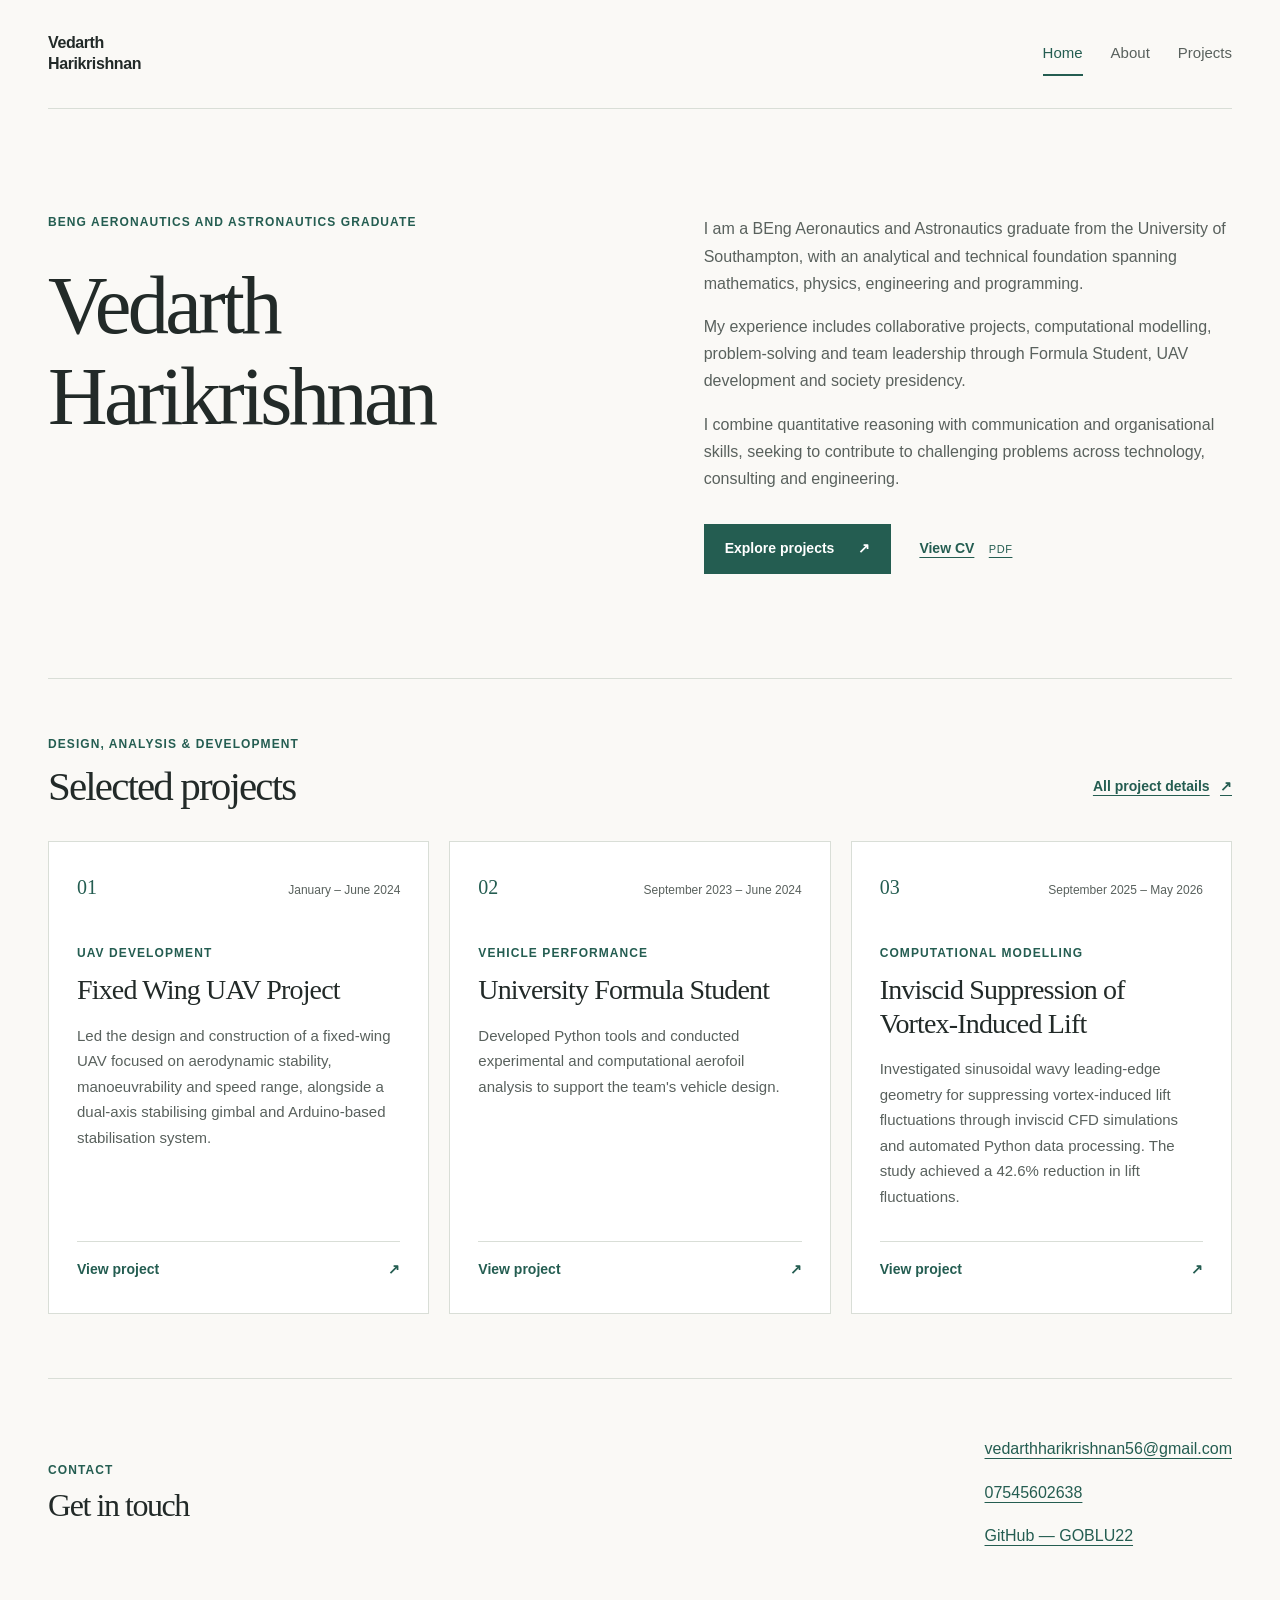
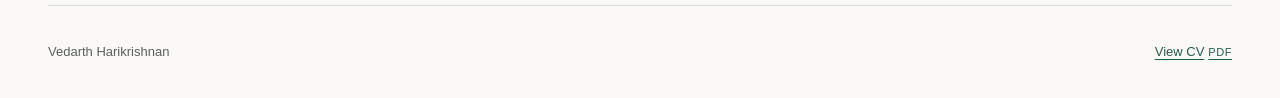
==== portfolio/index.html @ 505d2235 "Initial portfolio website" ====
<!doctype html>
<html lang="en">
<head>
  <meta charset="utf-8">
  <meta name="viewport" content="width=device-width, initial-scale=1">
  <meta name="description" content="Vedarth Harikrishnan, BEng Aeronautics and Astronautics graduate. Explore projects in UAV development, Formula Student and computational modelling.">
  <title>Vedarth Harikrishnan — Portfolio</title>
  <link rel="stylesheet" href="css/style.css">
  <script src="js/main.js" defer></script>
</head>
<body>
  <a class="skip-link" href="#main">Skip to content</a>
  <header class="site-header container">
    <a class="wordmark" href="index.html" aria-label="Vedarth Harikrishnan, home">Vedarth<span>Harikrishnan</span></a>
    <nav class="site-nav" aria-label="Main navigation">
      <a href="index.html" aria-current="page">Home</a>
      <a href="about.html">About</a>
      <a href="projects.html">Projects</a>
    </nav>
  </header>
  <main id="main" class="container" tabindex="-1">
    <section class="hero" aria-labelledby="intro-title">
      <div class="hero-heading">
        <p class="eyebrow">BEng Aeronautics and Astronautics graduate</p>
        <h1 id="intro-title">Vedarth<br> Harikrishnan</h1>
      </div>
      <div class="hero-copy">
        <p>I am a BEng Aeronautics and Astronautics graduate from the University of Southampton, with an analytical and technical foundation spanning mathematics, physics, engineering and programming.</p>
        <p>My experience includes collaborative projects, computational modelling, problem-solving and team leadership through Formula Student, UAV development and society presidency.</p>
        <p>I combine quantitative reasoning with communication and organisational skills, seeking to contribute to challenging problems across technology, consulting and engineering.</p>
        <div class="actions">
          <a class="button" href="projects.html">Explore projects <span aria-hidden="true">↗</span></a>
          <a class="text-link" href="assets/resume.pdf">View CV <span class="link-note">PDF</span></a>
        </div>
      </div>
    </section>
    <section class="section" aria-labelledby="selected-title">
      <div class="section-heading">
        <div>
          <p class="eyebrow">Design, analysis &amp; development</p>
          <h2 id="selected-title">Selected projects</h2>
        </div>
        <a class="text-link" href="projects.html">All project details <span aria-hidden="true">↗</span></a>
      </div>
      <div class="project-grid">
        <article class="project-card">
          <div class="card-meta"><span aria-hidden="true">01</span><span>January – June 2024</span></div>
          <p class="eyebrow">UAV development</p>
          <h3><a href="projects.html#fixed-wing-uav">Fixed Wing UAV Project</a></h3>
          <p>Led the design and construction of a fixed-wing UAV focused on aerodynamic stability, manoeuvrability and speed range, alongside a dual-axis stabilising gimbal and Arduino-based stabilisation system.</p>
          <a class="card-link" href="projects.html#fixed-wing-uav">View project <span class="visually-hidden">— Fixed Wing UAV Project</span><span aria-hidden="true">↗</span></a>
        </article>
        <article class="project-card">
          <div class="card-meta"><span aria-hidden="true">02</span><span>September 2023 – June 2024</span></div>
          <p class="eyebrow">Vehicle performance</p>
          <h3><a href="projects.html#formula-student">University Formula Student</a></h3>
          <p>Developed Python tools and conducted experimental and computational aerofoil analysis to support the team's vehicle design.</p>
          <a class="card-link" href="projects.html#formula-student">View project <span class="visually-hidden">— University Formula Student</span><span aria-hidden="true">↗</span></a>
        </article>
        <article class="project-card">
          <div class="card-meta"><span aria-hidden="true">03</span><span>September 2025 – May 2026</span></div>
          <p class="eyebrow">Computational modelling</p>
          <h3><a href="projects.html#vortex-induced-lift">Inviscid Suppression of Vortex-Induced Lift</a></h3>
          <p>Investigated sinusoidal wavy leading-edge geometry for suppressing vortex-induced lift fluctuations through inviscid CFD simulations and automated Python data processing. The study achieved a 42.6% reduction in lift fluctuations.</p>
          <a class="card-link" href="projects.html#vortex-induced-lift">View project <span class="visually-hidden">— Inviscid Suppression of Vortex-Induced Lift</span><span aria-hidden="true">↗</span></a>
        </article>
      </div>
    </section>
    <section class="contact-strip" aria-labelledby="contact-title">
      <div>
        <p class="eyebrow">Contact</p>
        <h2 id="contact-title">Get in touch</h2>
      </div>
      <div class="contact-links">
        <a href="mailto:vedarthharikrishnan56@gmail.com">vedarthharikrishnan56@gmail.com</a>
        <a href="tel:07545602638">07545602638</a>
        <a href="https://github.com/GOBLU22">GitHub — GOBLU22</a>
      </div>
    </section>
  </main>
  <footer class="site-footer container">
    <p>Vedarth Harikrishnan</p>
    <a href="assets/resume.pdf">View CV <span class="link-note">PDF</span></a>
  </footer>
</body>
</html>
---- portfolio/css/style.css ----
:root {
  color-scheme: light;
  --paper: #faf9f6;
  --surface: #ffffff;
  --ink: #222a28;
  --muted: #59615d;
  --accent: #245d51;
  --accent-soft: #edf2ee;
  --line: #d9ded7;
  --serif: Georgia, "Times New Roman", serif;
  --sans: -apple-system, BlinkMacSystemFont, "Segoe UI", sans-serif;
}

* { box-sizing: border-box; }

html { font-size: 100%; }

body {
  margin: 0;
  background: var(--paper);
  color: var(--ink);
  font-family: var(--sans);
  font-size: 1rem;
  line-height: 1.7;
  -webkit-text-size-adjust: 100%;
}

::selection { background: #d7e7dd; color: var(--ink); }

a {
  color: var(--accent);
  text-underline-offset: 0.25em;
  text-decoration-thickness: 1px;
}

a:hover { text-decoration-thickness: 2px; }

:focus-visible {
  outline: 3px solid var(--accent);
  outline-offset: 5px;
}

main:focus { outline: none; }

h1, h2, h3, p, ul, dl, dd { margin: 0; }

h1, h2 {
  font-family: var(--serif);
  font-weight: 400;
  letter-spacing: -0.045em;
  line-height: 1.1;
}

h1 { font-size: clamp(3rem, 6.6vw, 6rem); }
h2 { font-size: clamp(2rem, 3.2vw, 2.75rem); }
h3 { font-size: 1.25rem; font-weight: 600; line-height: 1.4; letter-spacing: -0.02em; }

ul { padding-left: 1.2rem; }
li + li { margin-top: 0.65rem; }
li::marker { color: var(--accent); }
strong { font-weight: 600; }

.container { width: min(100% - 6rem, 77rem); margin-inline: auto; }

.skip-link {
  position: absolute;
  top: 0.75rem;
  left: 0.75rem;
  z-index: 2;
  padding: 0.6rem 1rem;
  background: var(--ink);
  color: white;
  transform: translateY(-200%);
}

.skip-link:focus { transform: none; }

.site-header {
  display: flex;
  justify-content: space-between;
  align-items: center;
  gap: 2rem;
  padding-block: 2rem;
  border-bottom: 1px solid var(--line);
}

.wordmark { color: var(--ink); font-size: 1rem; font-weight: 600; line-height: 1.3; text-decoration: none; letter-spacing: -0.025em; }
.wordmark span { display: block; }
.site-nav { display: flex; flex-wrap: wrap; gap: 1.75rem; }
.site-nav a { display: inline-flex; align-items: center; min-height: 2.75rem; color: var(--muted); font-size: 0.9375rem; text-decoration: none; border-bottom: 2px solid transparent; }
.site-nav a:hover, .site-nav a[aria-current="page"] { color: var(--accent); border-color: var(--accent); }

.eyebrow { color: var(--accent); font-size: 0.75rem; font-weight: 600; line-height: 1.6; letter-spacing: 0.09em; text-transform: uppercase; }
.hero { display: grid; grid-template-columns: 1.12fr 1fr; align-items: start; gap: clamp(2rem, 5vw, 5rem); padding-block: 6.5rem; }
.hero-heading .eyebrow { max-width: 27rem; margin-bottom: 1.75rem; }
.hero h1 { font-size: clamp(3rem, 6.45vw, 5.8rem); }
.hero-copy { padding-top: 0.15rem; color: var(--muted); }
.hero-copy p + p, .prose p + p { margin-top: 1rem; }
.actions { display: flex; align-items: center; flex-wrap: wrap; gap: 1rem 1.75rem; margin-top: 2rem; }
.button { display: inline-flex; min-height: 3rem; align-items: center; gap: 1.5rem; padding: 0.75rem 1.25rem; background: var(--accent); border: 1px solid var(--accent); color: white; font-size: 0.875rem; font-weight: 600; text-decoration: none; }
.button:hover { background: var(--ink); border-color: var(--ink); }
.text-link { display: inline-flex; min-height: 2.75rem; align-items: center; gap: 0.65rem; font-size: 0.875rem; font-weight: 600; }
.link-note { margin-left: 0.25rem; color: inherit; font-size: 0.6875rem; font-weight: 500; letter-spacing: 0.05em; }

.section { padding-block: 3.5rem 4rem; border-top: 1px solid var(--line); }
.section-heading { display: flex; justify-content: space-between; align-items: end; flex-wrap: wrap; gap: 1rem 2rem; margin-bottom: 2rem; }
.section-heading .eyebrow { margin-bottom: 0.6rem; }
.project-grid { display: grid; grid-template-columns: repeat(3, minmax(0, 1fr)); gap: 1.25rem; }
.project-card { display: flex; flex-direction: column; min-width: 0; padding: 1.75rem; background: var(--surface); border: 1px solid var(--line); }
.card-meta { display: flex; justify-content: space-between; align-items: baseline; flex-wrap: wrap; gap: 0.5rem; margin-bottom: 2.5rem; color: var(--muted); font-size: 0.75rem; }
.card-meta > span:first-child { color: var(--accent); font-family: var(--serif); font-size: 1.25rem; }
.project-card .eyebrow { margin-bottom: 0.65rem; }
.project-card h3 { margin-bottom: 1rem; font-family: var(--serif); font-size: 1.75rem; font-weight: 400; line-height: 1.2; letter-spacing: -0.03em; }
.project-card h3 a { color: var(--ink); text-decoration: none; }
.project-card h3 a:hover { text-decoration: underline; }
.project-card > p:not(.eyebrow) { margin-bottom: 2rem; color: var(--muted); font-size: 0.9375rem; }
.card-link { display: flex; justify-content: space-between; align-items: center; gap: 1rem; min-height: 2.75rem; margin-top: auto; padding-top: 0.75rem; border-top: 1px solid var(--line); font-size: 0.875rem; font-weight: 600; text-decoration: none; }
.card-link:hover { text-decoration: underline; }

.page-intro { padding-block: 5rem; }
.page-intro > .eyebrow { margin-bottom: 1rem; }
.page-intro > .intro-lead { margin-top: 1.5rem; }
.intro-grid { display: grid; grid-template-columns: 0.8fr 1fr; gap: 4rem; margin-top: 3rem; }
.intro-lead { max-width: 31rem; font-size: 1.35rem; line-height: 1.55; }
.prose { color: var(--muted); }
.prose > .text-link { margin-top: 1.5rem; }
.skills-grid { display: grid; grid-template-columns: repeat(2, minmax(0, 1fr)); gap: 2rem 4rem; }
dt { margin-bottom: 0.5rem; color: var(--ink); font-weight: 600; }
dd { color: var(--muted); }
.entry { display: grid; grid-template-columns: 0.8fr 1fr; gap: 4rem; padding-block: 2rem; }
.entry + .entry { border-top: 1px solid var(--line); }
.entry:first-child { padding-top: 0; }
.entry:last-child { padding-bottom: 0; }
.entry > ul, .entry > p { color: var(--muted); }
.date { margin-bottom: 0.65rem; color: var(--muted); font-size: 0.8125rem; }
.organisation { margin-top: 0.5rem; color: var(--muted); font-size: 0.9375rem; }
.qualifications > div { display: grid; grid-template-columns: 0.8fr 1fr; gap: 4rem; padding-block: 1.5rem; }
.qualifications > div + div { border-top: 1px solid var(--line); }
.qualifications > div:first-child { padding-top: 0; }
.qualifications > div:last-child { padding-bottom: 0; }

.project-detail { display: grid; grid-template-columns: 0.8fr 1fr; gap: 4rem; padding-block: 3.5rem 4rem; border-top: 1px solid var(--line); scroll-margin-top: 2rem; }
.project-number { margin-bottom: 1.75rem; color: var(--accent); font-family: var(--serif); font-size: 2rem; line-height: 1; }
.project-detail h2 { max-width: 30rem; font-size: clamp(1.9rem, 3vw, 2.6rem); }
.tags { display: flex; flex-wrap: wrap; gap: 0.5rem; margin-top: 1.5rem; padding: 0; list-style: none; }
.tags li { margin: 0; padding: 0.25rem 0.65rem; background: var(--accent-soft); color: var(--accent); font-size: 0.75rem; }
.detail-lead { margin-bottom: 2rem; font-size: 1.125rem; line-height: 1.7; }
.project-detail-copy h3 { margin-bottom: 1rem; font-size: 0.875rem; }
.project-detail-copy ul { color: var(--muted); }

.contact-strip { display: flex; justify-content: space-between; align-items: center; flex-wrap: wrap; gap: 2rem; padding-block: 3rem; border-top: 1px solid var(--line); }
.contact-strip .eyebrow { margin-bottom: 0.5rem; }
.contact-strip h2 { font-size: 2rem; }
.contact-links { display: flex; flex-direction: column; align-items: start; min-width: 0; }
.contact-links a { display: inline-block; max-width: 100%; padding-block: 0.5rem; overflow-wrap: anywhere; }
.site-footer { display: flex; justify-content: space-between; align-items: center; gap: 1rem; padding-block: 1.5rem; border-top: 1px solid var(--line); color: var(--muted); font-size: 0.8125rem; }
.site-footer a { display: inline-flex; align-items: center; min-height: 2.75rem; }
.visually-hidden { position: absolute; width: 1px; height: 1px; padding: 0; margin: -1px; overflow: hidden; clip-path: inset(50%); white-space: nowrap; border: 0; }

@media (max-width: 1050px) {
  .container { width: calc(100% - 4rem); }
  .hero { grid-template-columns: 1fr; padding-block: 4.5rem; gap: 2.5rem; }
  .hero h1 { font-size: clamp(3rem, 8.5vw, 5.8rem); }
  .hero h1 br { display: none; }
  .hero-copy { max-width: 42rem; }
  .project-grid { grid-template-columns: repeat(2, minmax(0, 1fr)); }
  .intro-grid, .entry, .qualifications > div, .project-detail { gap: 2.5rem; }
}

@media (max-width: 700px) {
  .container { width: calc(100% - 2.5rem); }
  .site-header { gap: 1rem; padding-block: 1.25rem; }
  .wordmark { font-size: 0.875rem; }
  .site-nav { gap: 1rem; }
  .site-nav a { font-size: 0.8125rem; }
  .hero { gap: 2rem; padding-block: 3.5rem; }
  .hero h1 { font-size: clamp(2.6rem, 11.3vw, 4.75rem); }
  .hero-heading .eyebrow { margin-bottom: 1.25rem; }
  .section { padding-block: 2.5rem; }
  .project-grid, .skills-grid, .intro-grid, .entry, .qualifications > div, .project-detail { grid-template-columns: minmax(0, 1fr); }
  .project-card { padding: 1.5rem; }
  .card-meta { margin-bottom: 1.75rem; }
  .page-intro { padding-block: 3.5rem; }
  .intro-grid { gap: 1.5rem; margin-top: 2rem; }
  .entry, .qualifications > div { gap: 1rem; }
  .entry { padding-block: 1.75rem; }
  .skills-grid { gap: 1.75rem; }
  .qualifications dt { margin: 0; }
  .project-detail { gap: 2rem; padding-block: 2.5rem; }
  .contact-strip { padding-block: 2.5rem; }
  .contact-links { font-size: 0.9375rem; }
  .site-footer { flex-wrap: wrap; }
}
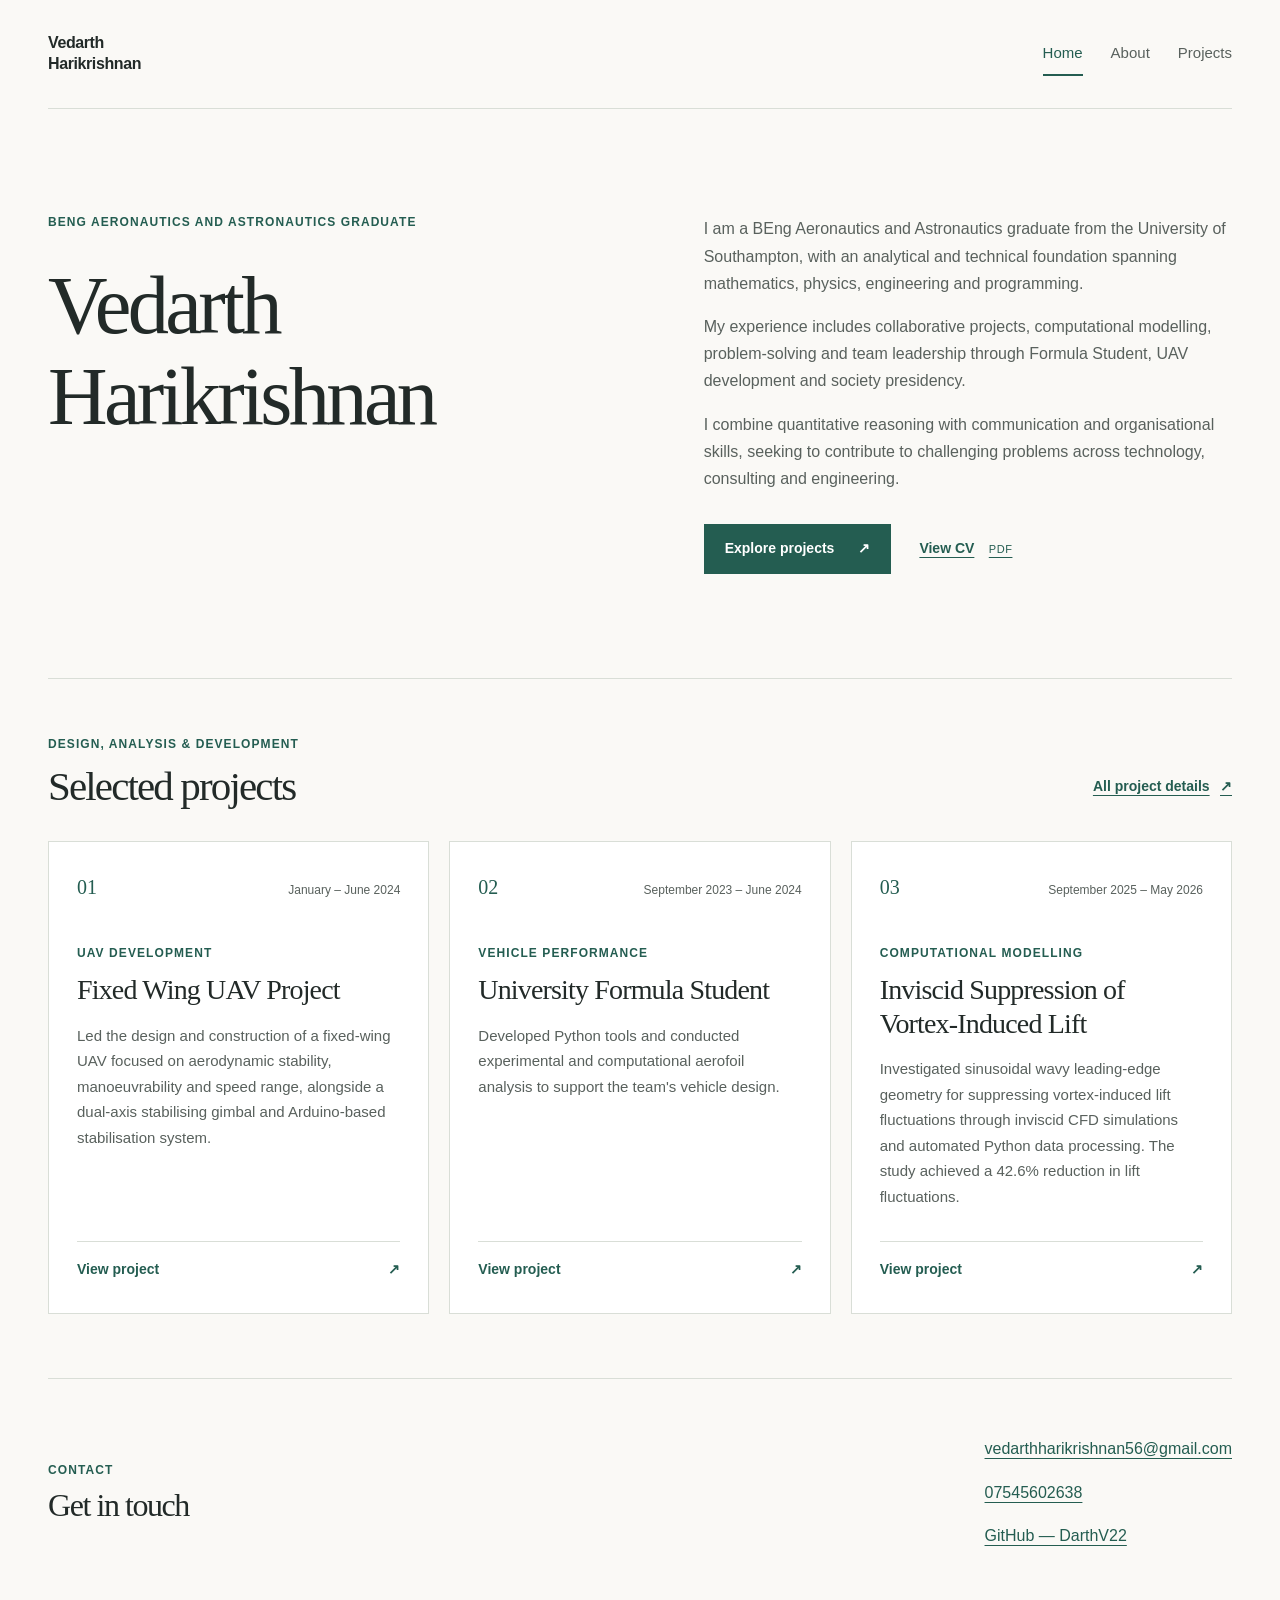
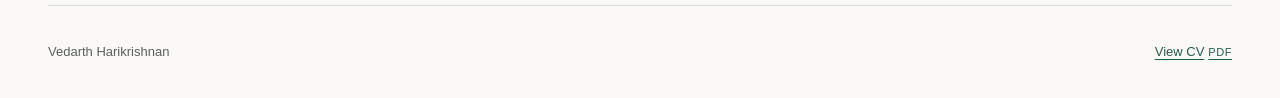
==== commit a28b8838: "Update portfolio links for DarthV22" ====
--- a/portfolio/index.html
+++ b/portfolio/index.html
@@ -74,7 +74,7 @@
       <div class="contact-links">
         <a href="mailto:vedarthharikrishnan56@gmail.com">vedarthharikrishnan56@gmail.com</a>
         <a href="tel:07545602638">07545602638</a>
-        <a href="https://github.com/GOBLU22">GitHub — GOBLU22</a>
+        <a href="https://github.com/DarthV22">GitHub — DarthV22</a>
       </div>
     </section>
   </main>
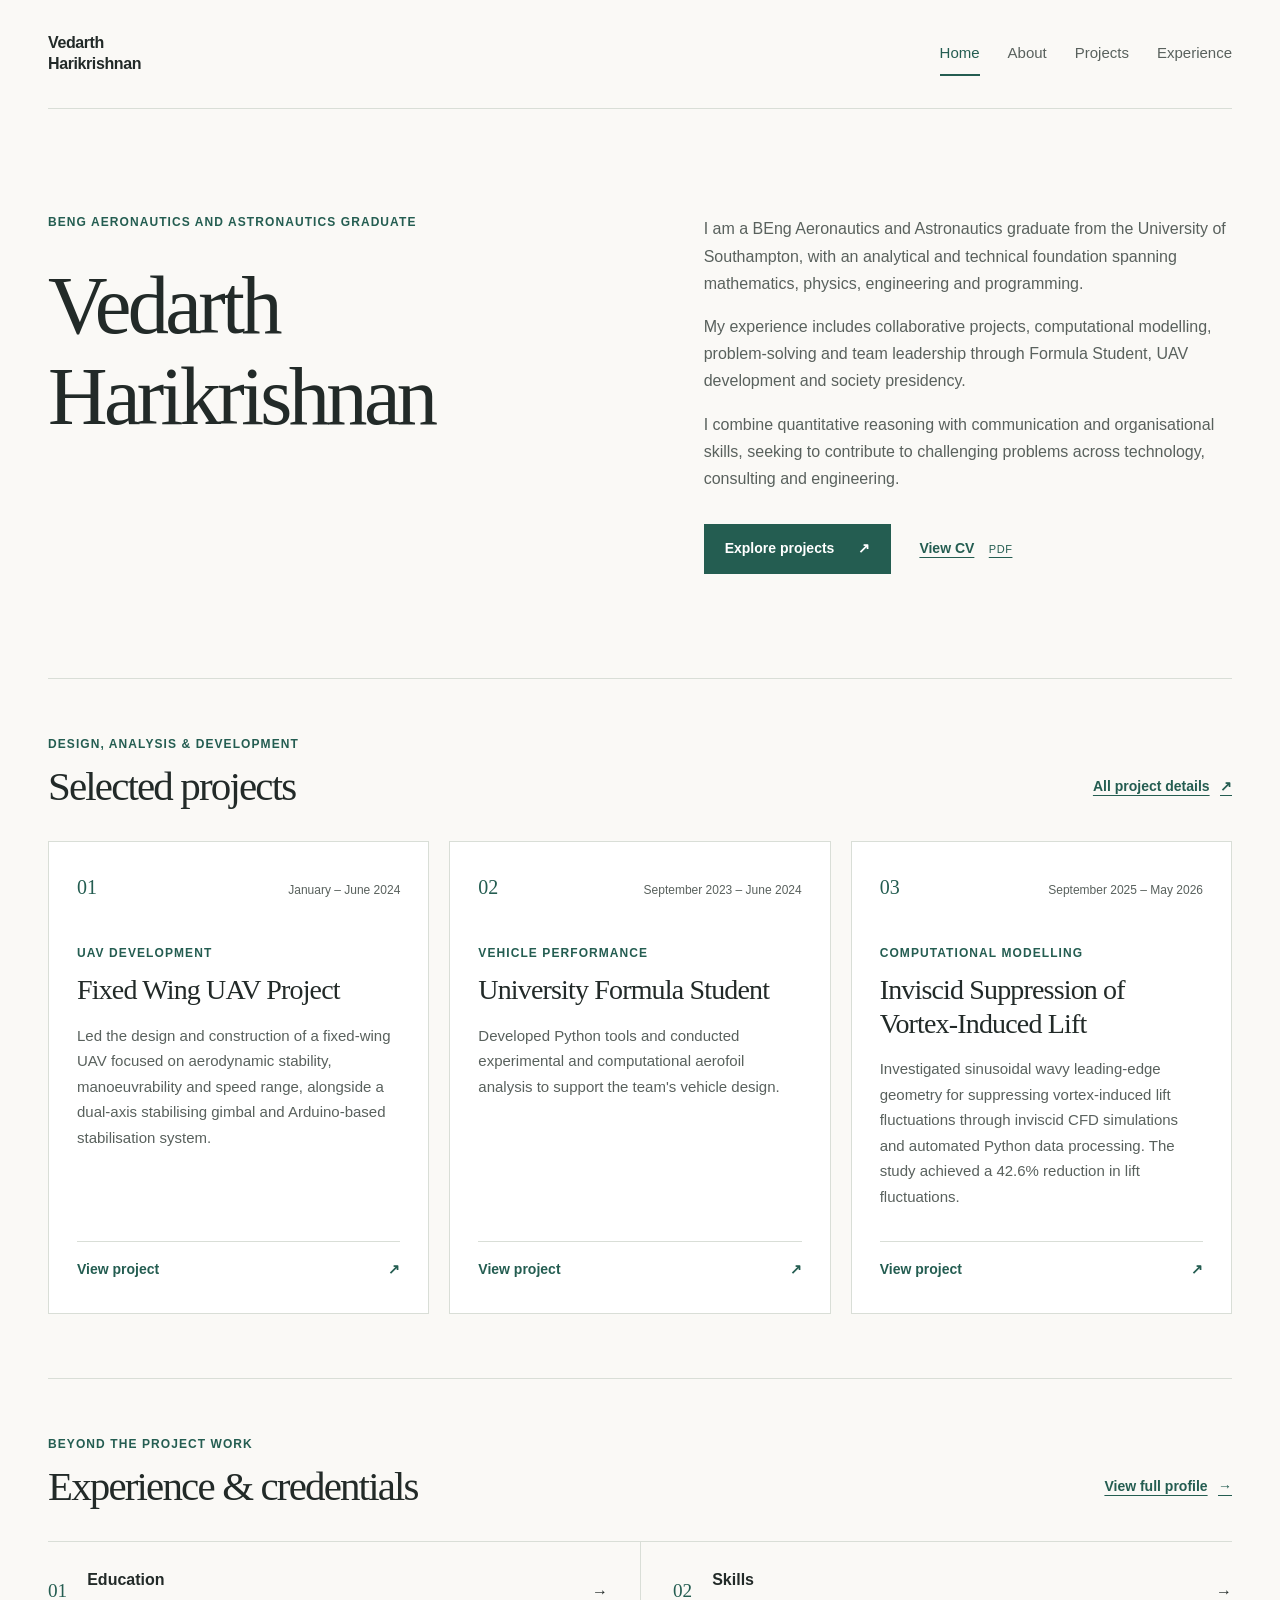
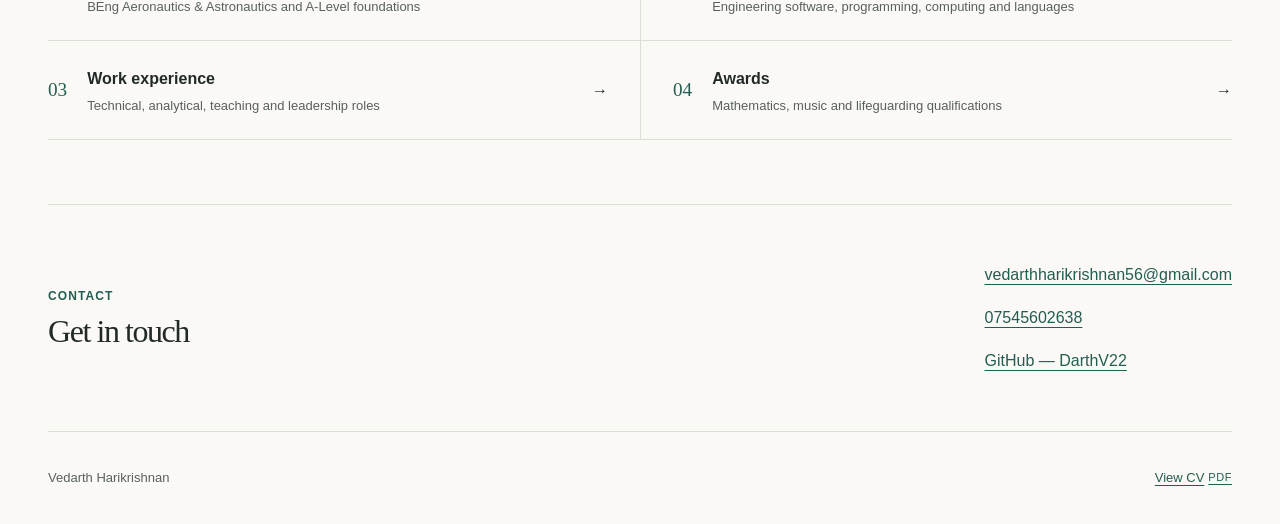
==== commit 6588a0c8: "Expand portfolio with education, skills, awards and experience" ====
--- a/portfolio/index.html
+++ b/portfolio/index.html
@@ -16,6 +16,7 @@
       <a href="index.html" aria-current="page">Home</a>
       <a href="about.html">About</a>
       <a href="projects.html">Projects</a>
+      <a href="experience.html">Experience</a>
     </nav>
   </header>
   <main id="main" class="container" tabindex="-1">
@@ -30,7 +31,7 @@
         <p>I combine quantitative reasoning with communication and organisational skills, seeking to contribute to challenging problems across technology, consulting and engineering.</p>
         <div class="actions">
           <a class="button" href="projects.html">Explore projects <span aria-hidden="true">↗</span></a>
-          <a class="text-link" href="assets/resume.pdf">View CV <span class="link-note">PDF</span></a>
+          <a class="text-link" href="assets/cv/Vedarth_CV6.pdf">View CV <span class="link-note">PDF</span></a>
         </div>
       </div>
     </section>
@@ -66,6 +67,37 @@
         </article>
       </div>
     </section>
+    <section class="section" aria-labelledby="profile-title">
+      <div class="section-heading">
+        <div>
+          <p class="eyebrow">Beyond the project work</p>
+          <h2 id="profile-title">Experience &amp; credentials</h2>
+        </div>
+        <a class="text-link" href="experience.html">View full profile <span aria-hidden="true">→</span></a>
+      </div>
+      <div class="profile-grid">
+        <a class="profile-card" href="experience.html#education">
+          <span class="profile-card-number" aria-hidden="true">01</span>
+          <span><strong>Education</strong><small>BEng Aeronautics &amp; Astronautics and A-Level foundations</small></span>
+          <span aria-hidden="true">→</span>
+        </a>
+        <a class="profile-card" href="experience.html#skills">
+          <span class="profile-card-number" aria-hidden="true">02</span>
+          <span><strong>Skills</strong><small>Engineering software, programming, computing and languages</small></span>
+          <span aria-hidden="true">→</span>
+        </a>
+        <a class="profile-card" href="experience.html#work-experience">
+          <span class="profile-card-number" aria-hidden="true">03</span>
+          <span><strong>Work experience</strong><small>Technical, analytical, teaching and leadership roles</small></span>
+          <span aria-hidden="true">→</span>
+        </a>
+        <a class="profile-card" href="experience.html#awards">
+          <span class="profile-card-number" aria-hidden="true">04</span>
+          <span><strong>Awards</strong><small>Mathematics, music and lifeguarding qualifications</small></span>
+          <span aria-hidden="true">→</span>
+        </a>
+      </div>
+    </section>
     <section class="contact-strip" aria-labelledby="contact-title">
       <div>
         <p class="eyebrow">Contact</p>
@@ -80,7 +112,7 @@
   </main>
   <footer class="site-footer container">
     <p>Vedarth Harikrishnan</p>
-    <a href="assets/resume.pdf">View CV <span class="link-note">PDF</span></a>
+    <a href="assets/cv/Vedarth_CV6.pdf">View CV <span class="link-note">PDF</span></a>
   </footer>
 </body>
 </html>
--- a/portfolio/css/style.css
+++ b/portfolio/css/style.css
@@ -116,6 +116,16 @@
 .project-card > p:not(.eyebrow) { margin-bottom: 2rem; color: var(--muted); font-size: 0.9375rem; }
 .card-link { display: flex; justify-content: space-between; align-items: center; gap: 1rem; min-height: 2.75rem; margin-top: auto; padding-top: 0.75rem; border-top: 1px solid var(--line); font-size: 0.875rem; font-weight: 600; text-decoration: none; }
 .card-link:hover { text-decoration: underline; }
+
+.profile-grid { display: grid; grid-template-columns: repeat(2, minmax(0, 1fr)); border-top: 1px solid var(--line); }
+.profile-card { display: grid; grid-template-columns: auto 1fr auto; align-items: center; gap: 1.25rem; min-width: 0; padding: 1.5rem 0; color: var(--ink); text-decoration: none; border-bottom: 1px solid var(--line); }
+.profile-card:nth-child(odd) { padding-right: 2rem; }
+.profile-card:nth-child(even) { padding-left: 2rem; border-left: 1px solid var(--line); }
+.profile-card:hover strong { color: var(--accent); text-decoration: underline; text-underline-offset: 0.25em; }
+.profile-card-number { color: var(--accent); font-family: var(--serif); font-size: 1.2rem; }
+.profile-card strong, .profile-card small { display: block; }
+.profile-card strong { margin-bottom: 0.2rem; font-size: 1rem; }
+.profile-card small { color: var(--muted); font-size: 0.8125rem; line-height: 1.5; }
 
 .page-intro { padding-block: 5rem; }
 .page-intro > .eyebrow { margin-bottom: 1rem; }
@@ -138,6 +148,10 @@
 .qualifications > div + div { border-top: 1px solid var(--line); }
 .qualifications > div:first-child { padding-top: 0; }
 .qualifications > div:last-child { padding-bottom: 0; }
+.section-anchor { scroll-margin-top: 2rem; }
+.section-kicker { max-width: 40rem; margin-top: -1rem; margin-bottom: 2.5rem; color: var(--muted); }
+.stat-line { display: flex; flex-wrap: wrap; gap: 0.75rem; margin-top: 2rem; padding: 0; list-style: none; }
+.stat-line li { margin: 0; padding: 0.4rem 0.75rem; background: var(--accent-soft); color: var(--accent); font-size: 0.75rem; font-weight: 600; }
 
 .project-detail { display: grid; grid-template-columns: 0.8fr 1fr; gap: 4rem; padding-block: 3.5rem 4rem; border-top: 1px solid var(--line); scroll-margin-top: 2rem; }
 .project-number { margin-bottom: 1.75rem; color: var(--accent); font-family: var(--serif); font-size: 2rem; line-height: 1; }
@@ -169,7 +183,7 @@
 
 @media (max-width: 700px) {
   .container { width: calc(100% - 2.5rem); }
-  .site-header { gap: 1rem; padding-block: 1.25rem; }
+  .site-header { align-items: flex-start; flex-direction: column; gap: 0.75rem; padding-block: 1.25rem; }
   .wordmark { font-size: 0.875rem; }
   .site-nav { gap: 1rem; }
   .site-nav a { font-size: 0.8125rem; }
@@ -177,7 +191,8 @@
   .hero h1 { font-size: clamp(2.6rem, 11.3vw, 4.75rem); }
   .hero-heading .eyebrow { margin-bottom: 1.25rem; }
   .section { padding-block: 2.5rem; }
-  .project-grid, .skills-grid, .intro-grid, .entry, .qualifications > div, .project-detail { grid-template-columns: minmax(0, 1fr); }
+  .project-grid, .profile-grid, .skills-grid, .intro-grid, .entry, .qualifications > div, .project-detail { grid-template-columns: minmax(0, 1fr); }
+  .profile-card:nth-child(odd), .profile-card:nth-child(even) { padding-inline: 0; border-left: 0; }
   .project-card { padding: 1.5rem; }
   .card-meta { margin-bottom: 1.75rem; }
   .page-intro { padding-block: 3.5rem; }
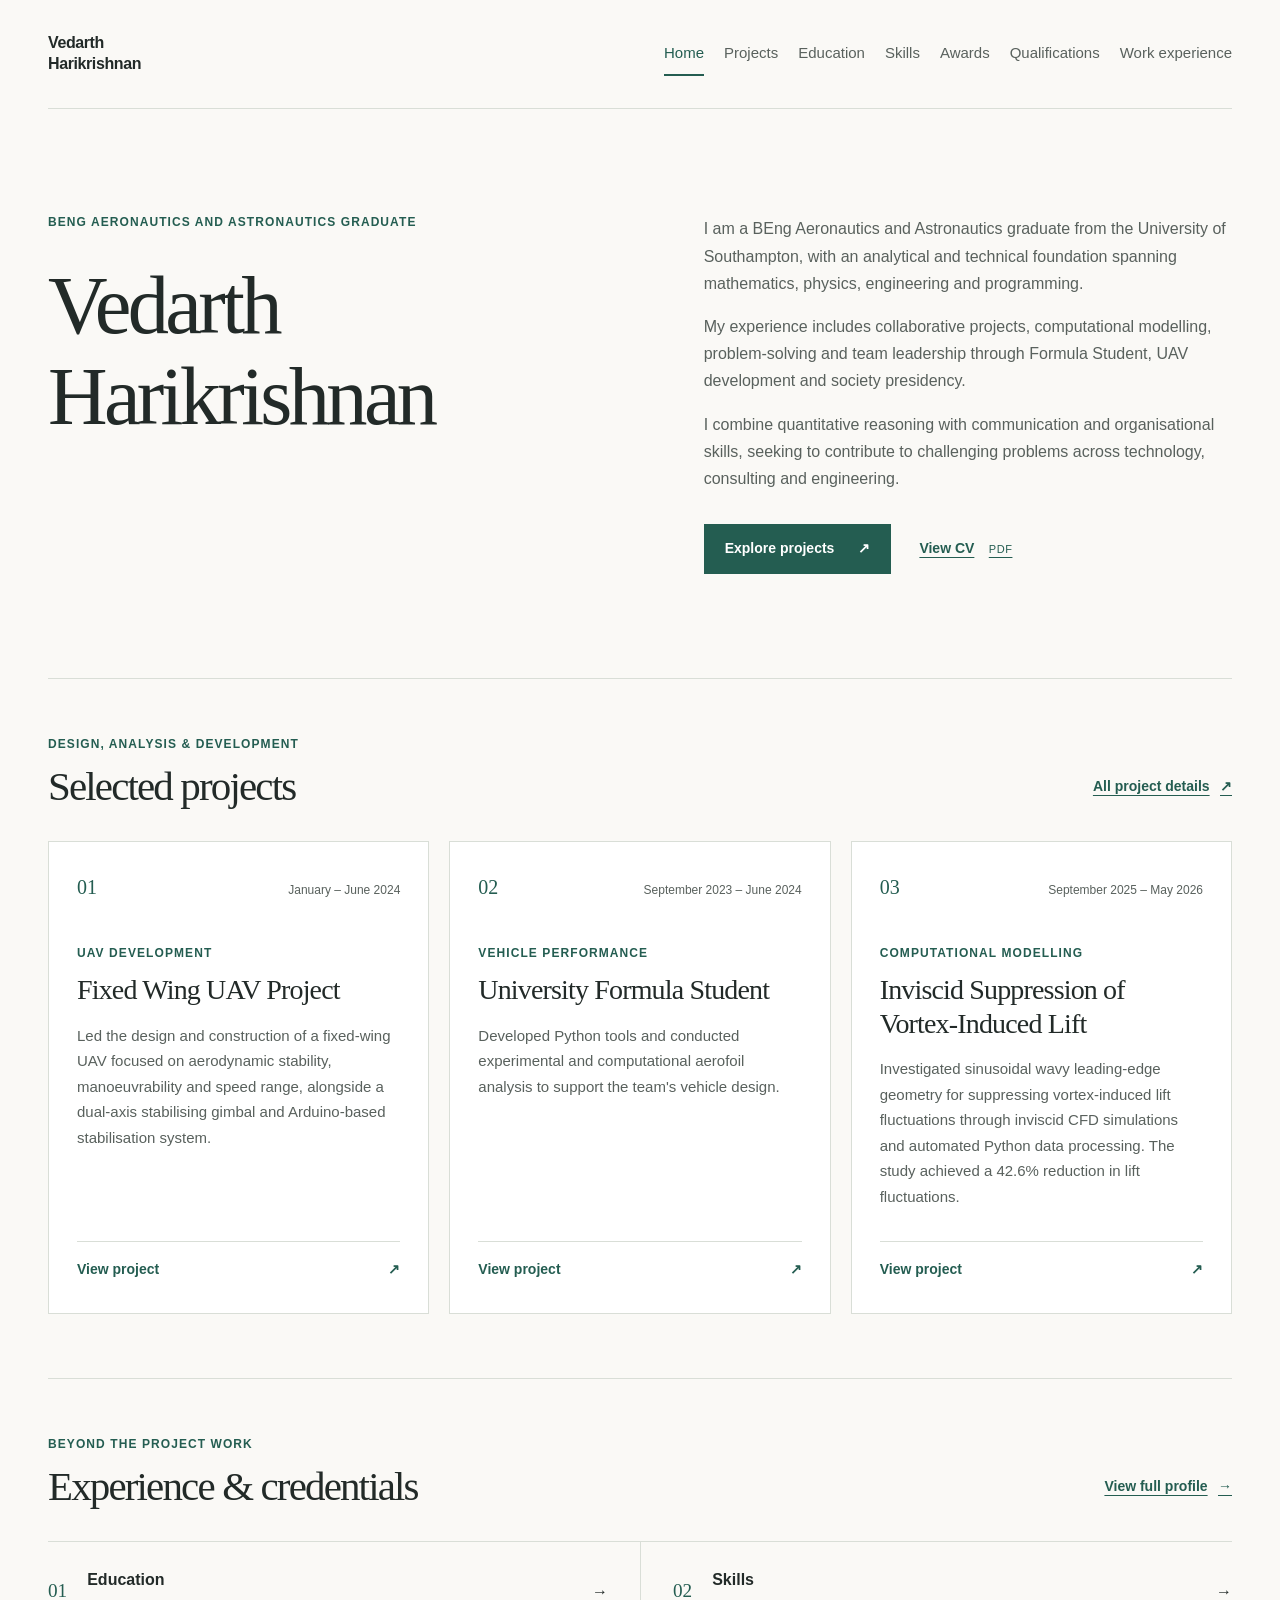
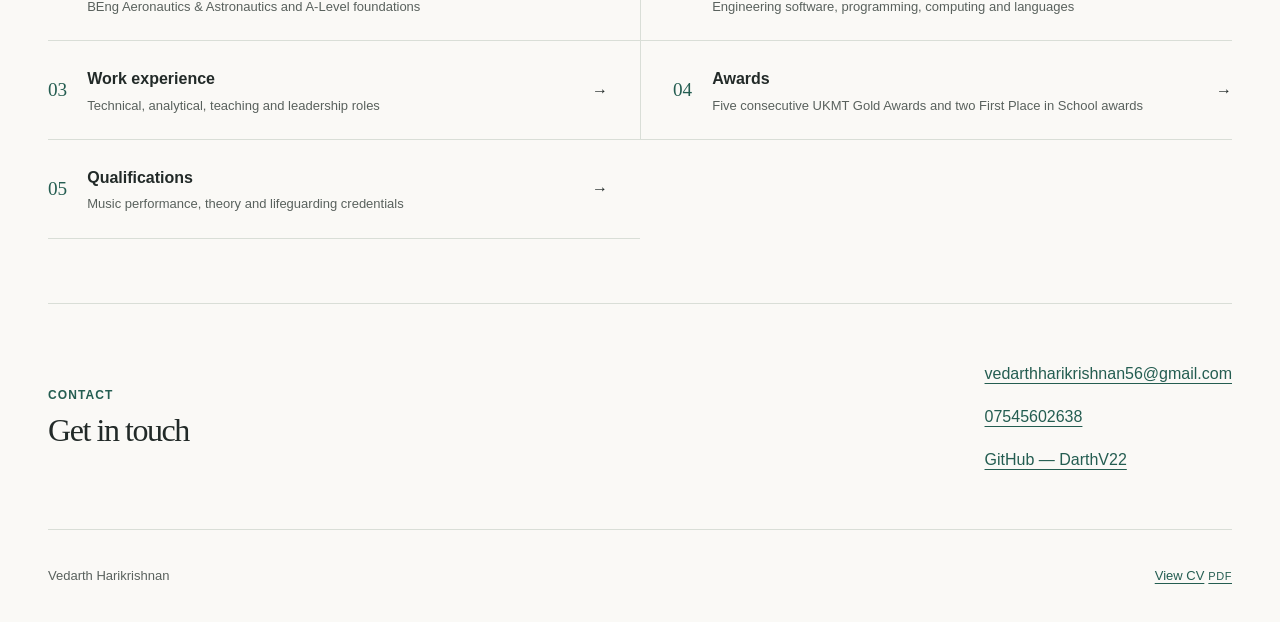
==== commit 4049e240: "Remove redundant About page and refine portfolio navigation" ====
--- a/portfolio/index.html
+++ b/portfolio/index.html
@@ -14,9 +14,12 @@
     <a class="wordmark" href="index.html" aria-label="Vedarth Harikrishnan, home">Vedarth<span>Harikrishnan</span></a>
     <nav class="site-nav" aria-label="Main navigation">
       <a href="index.html" aria-current="page">Home</a>
-      <a href="about.html">About</a>
       <a href="projects.html">Projects</a>
-      <a href="experience.html">Experience</a>
+      <a href="experience.html#education">Education</a>
+      <a href="experience.html#skills">Skills</a>
+      <a href="experience.html#awards">Awards</a>
+      <a href="experience.html#qualifications">Qualifications</a>
+      <a href="experience.html#work-experience">Work experience</a>
     </nav>
   </header>
   <main id="main" class="container" tabindex="-1">
@@ -93,7 +96,12 @@
         </a>
         <a class="profile-card" href="experience.html#awards">
           <span class="profile-card-number" aria-hidden="true">04</span>
-          <span><strong>Awards</strong><small>Mathematics, music and lifeguarding qualifications</small></span>
+          <span><strong>Awards</strong><small>Five consecutive UKMT Gold Awards and two First Place in School awards</small></span>
+          <span aria-hidden="true">→</span>
+        </a>
+        <a class="profile-card" href="experience.html#qualifications">
+          <span class="profile-card-number" aria-hidden="true">05</span>
+          <span><strong>Qualifications</strong><small>Music performance, theory and lifeguarding credentials</small></span>
           <span aria-hidden="true">→</span>
         </a>
       </div>
--- a/portfolio/css/style.css
+++ b/portfolio/css/style.css
@@ -86,7 +86,7 @@
 
 .wordmark { color: var(--ink); font-size: 1rem; font-weight: 600; line-height: 1.3; text-decoration: none; letter-spacing: -0.025em; }
 .wordmark span { display: block; }
-.site-nav { display: flex; flex-wrap: wrap; gap: 1.75rem; }
+.site-nav { display: flex; justify-content: flex-end; flex-wrap: wrap; gap: 0.5rem 1.25rem; }
 .site-nav a { display: inline-flex; align-items: center; min-height: 2.75rem; color: var(--muted); font-size: 0.9375rem; text-decoration: none; border-bottom: 2px solid transparent; }
 .site-nav a:hover, .site-nav a[aria-current="page"] { color: var(--accent); border-color: var(--accent); }
 
@@ -185,7 +185,7 @@
   .container { width: calc(100% - 2.5rem); }
   .site-header { align-items: flex-start; flex-direction: column; gap: 0.75rem; padding-block: 1.25rem; }
   .wordmark { font-size: 0.875rem; }
-  .site-nav { gap: 1rem; }
+  .site-nav { justify-content: flex-start; gap: 0.25rem 1rem; }
   .site-nav a { font-size: 0.8125rem; }
   .hero { gap: 2rem; padding-block: 3.5rem; }
   .hero h1 { font-size: clamp(2.6rem, 11.3vw, 4.75rem); }
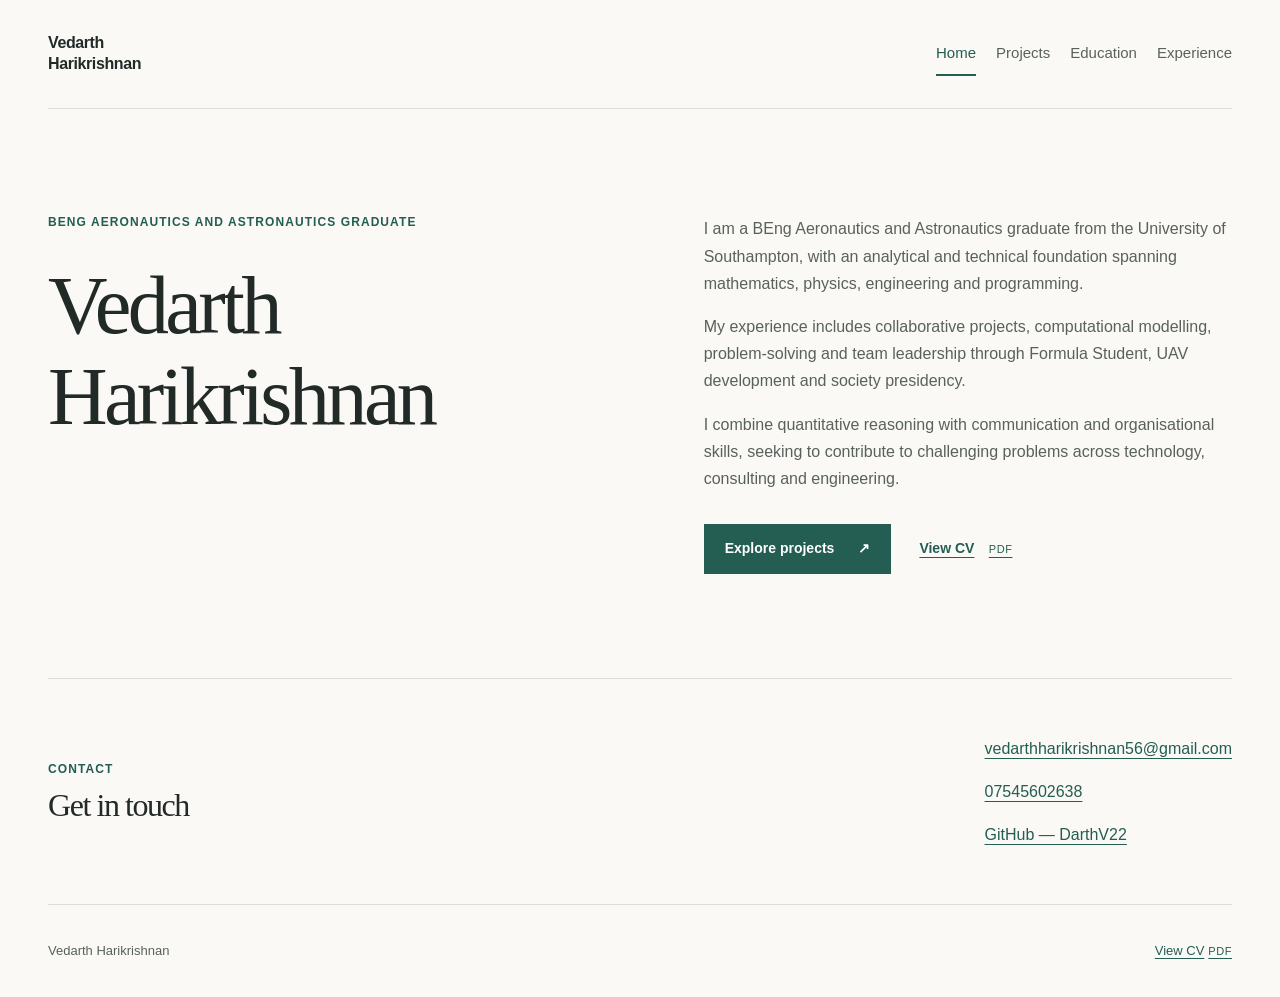
==== commit 348c1122: "Condense portfolio into four focused pages" ====
--- a/portfolio/index.html
+++ b/portfolio/index.html
@@ -3,7 +3,7 @@
 <head>
   <meta charset="utf-8">
   <meta name="viewport" content="width=device-width, initial-scale=1">
-  <meta name="description" content="Vedarth Harikrishnan, BEng Aeronautics and Astronautics graduate. Explore projects in UAV development, Formula Student and computational modelling.">
+  <meta name="description" content="Vedarth Harikrishnan, BEng Aeronautics and Astronautics graduate with experience in engineering, analysis and programming.">
   <title>Vedarth Harikrishnan — Portfolio</title>
   <link rel="stylesheet" href="css/style.css">
   <script src="js/main.js" defer></script>
@@ -15,11 +15,8 @@
     <nav class="site-nav" aria-label="Main navigation">
       <a href="index.html" aria-current="page">Home</a>
       <a href="projects.html">Projects</a>
-      <a href="experience.html#education">Education</a>
-      <a href="experience.html#skills">Skills</a>
-      <a href="experience.html#awards">Awards</a>
-      <a href="experience.html#qualifications">Qualifications</a>
-      <a href="experience.html#work-experience">Work experience</a>
+      <a href="education.html">Education</a>
+      <a href="experience.html">Experience</a>
     </nav>
   </header>
   <main id="main" class="container" tabindex="-1">
@@ -38,79 +35,8 @@
         </div>
       </div>
     </section>
-    <section class="section" aria-labelledby="selected-title">
-      <div class="section-heading">
-        <div>
-          <p class="eyebrow">Design, analysis &amp; development</p>
-          <h2 id="selected-title">Selected projects</h2>
-        </div>
-        <a class="text-link" href="projects.html">All project details <span aria-hidden="true">↗</span></a>
-      </div>
-      <div class="project-grid">
-        <article class="project-card">
-          <div class="card-meta"><span aria-hidden="true">01</span><span>January – June 2024</span></div>
-          <p class="eyebrow">UAV development</p>
-          <h3><a href="projects.html#fixed-wing-uav">Fixed Wing UAV Project</a></h3>
-          <p>Led the design and construction of a fixed-wing UAV focused on aerodynamic stability, manoeuvrability and speed range, alongside a dual-axis stabilising gimbal and Arduino-based stabilisation system.</p>
-          <a class="card-link" href="projects.html#fixed-wing-uav">View project <span class="visually-hidden">— Fixed Wing UAV Project</span><span aria-hidden="true">↗</span></a>
-        </article>
-        <article class="project-card">
-          <div class="card-meta"><span aria-hidden="true">02</span><span>September 2023 – June 2024</span></div>
-          <p class="eyebrow">Vehicle performance</p>
-          <h3><a href="projects.html#formula-student">University Formula Student</a></h3>
-          <p>Developed Python tools and conducted experimental and computational aerofoil analysis to support the team's vehicle design.</p>
-          <a class="card-link" href="projects.html#formula-student">View project <span class="visually-hidden">— University Formula Student</span><span aria-hidden="true">↗</span></a>
-        </article>
-        <article class="project-card">
-          <div class="card-meta"><span aria-hidden="true">03</span><span>September 2025 – May 2026</span></div>
-          <p class="eyebrow">Computational modelling</p>
-          <h3><a href="projects.html#vortex-induced-lift">Inviscid Suppression of Vortex-Induced Lift</a></h3>
-          <p>Investigated sinusoidal wavy leading-edge geometry for suppressing vortex-induced lift fluctuations through inviscid CFD simulations and automated Python data processing. The study achieved a 42.6% reduction in lift fluctuations.</p>
-          <a class="card-link" href="projects.html#vortex-induced-lift">View project <span class="visually-hidden">— Inviscid Suppression of Vortex-Induced Lift</span><span aria-hidden="true">↗</span></a>
-        </article>
-      </div>
-    </section>
-    <section class="section" aria-labelledby="profile-title">
-      <div class="section-heading">
-        <div>
-          <p class="eyebrow">Beyond the project work</p>
-          <h2 id="profile-title">Experience &amp; credentials</h2>
-        </div>
-        <a class="text-link" href="experience.html">View full profile <span aria-hidden="true">→</span></a>
-      </div>
-      <div class="profile-grid">
-        <a class="profile-card" href="experience.html#education">
-          <span class="profile-card-number" aria-hidden="true">01</span>
-          <span><strong>Education</strong><small>BEng Aeronautics &amp; Astronautics and A-Level foundations</small></span>
-          <span aria-hidden="true">→</span>
-        </a>
-        <a class="profile-card" href="experience.html#skills">
-          <span class="profile-card-number" aria-hidden="true">02</span>
-          <span><strong>Skills</strong><small>Engineering software, programming, computing and languages</small></span>
-          <span aria-hidden="true">→</span>
-        </a>
-        <a class="profile-card" href="experience.html#work-experience">
-          <span class="profile-card-number" aria-hidden="true">03</span>
-          <span><strong>Work experience</strong><small>Technical, analytical, teaching and leadership roles</small></span>
-          <span aria-hidden="true">→</span>
-        </a>
-        <a class="profile-card" href="experience.html#awards">
-          <span class="profile-card-number" aria-hidden="true">04</span>
-          <span><strong>Awards</strong><small>Five consecutive UKMT Gold Awards and two First Place in School awards</small></span>
-          <span aria-hidden="true">→</span>
-        </a>
-        <a class="profile-card" href="experience.html#qualifications">
-          <span class="profile-card-number" aria-hidden="true">05</span>
-          <span><strong>Qualifications</strong><small>Music performance, theory and lifeguarding credentials</small></span>
-          <span aria-hidden="true">→</span>
-        </a>
-      </div>
-    </section>
     <section class="contact-strip" aria-labelledby="contact-title">
-      <div>
-        <p class="eyebrow">Contact</p>
-        <h2 id="contact-title">Get in touch</h2>
-      </div>
+      <div><p class="eyebrow">Contact</p><h2 id="contact-title">Get in touch</h2></div>
       <div class="contact-links">
         <a href="mailto:vedarthharikrishnan56@gmail.com">vedarthharikrishnan56@gmail.com</a>
         <a href="tel:07545602638">07545602638</a>
@@ -118,9 +44,6 @@
       </div>
     </section>
   </main>
-  <footer class="site-footer container">
-    <p>Vedarth Harikrishnan</p>
-    <a href="assets/cv/Vedarth_CV6.pdf">View CV <span class="link-note">PDF</span></a>
-  </footer>
+  <footer class="site-footer container"><p>Vedarth Harikrishnan</p><a href="assets/cv/Vedarth_CV6.pdf">View CV <span class="link-note">PDF</span></a></footer>
 </body>
 </html>
--- a/portfolio/css/style.css
+++ b/portfolio/css/style.css
@@ -1,7 +1,6 @@
 :root {
   color-scheme: light;
   --paper: #faf9f6;
-  --surface: #ffffff;
   --ink: #222a28;
   --muted: #59615d;
   --accent: #245d51;
@@ -105,35 +104,11 @@
 .section { padding-block: 3.5rem 4rem; border-top: 1px solid var(--line); }
 .section-heading { display: flex; justify-content: space-between; align-items: end; flex-wrap: wrap; gap: 1rem 2rem; margin-bottom: 2rem; }
 .section-heading .eyebrow { margin-bottom: 0.6rem; }
-.project-grid { display: grid; grid-template-columns: repeat(3, minmax(0, 1fr)); gap: 1.25rem; }
-.project-card { display: flex; flex-direction: column; min-width: 0; padding: 1.75rem; background: var(--surface); border: 1px solid var(--line); }
-.card-meta { display: flex; justify-content: space-between; align-items: baseline; flex-wrap: wrap; gap: 0.5rem; margin-bottom: 2.5rem; color: var(--muted); font-size: 0.75rem; }
-.card-meta > span:first-child { color: var(--accent); font-family: var(--serif); font-size: 1.25rem; }
-.project-card .eyebrow { margin-bottom: 0.65rem; }
-.project-card h3 { margin-bottom: 1rem; font-family: var(--serif); font-size: 1.75rem; font-weight: 400; line-height: 1.2; letter-spacing: -0.03em; }
-.project-card h3 a { color: var(--ink); text-decoration: none; }
-.project-card h3 a:hover { text-decoration: underline; }
-.project-card > p:not(.eyebrow) { margin-bottom: 2rem; color: var(--muted); font-size: 0.9375rem; }
-.card-link { display: flex; justify-content: space-between; align-items: center; gap: 1rem; min-height: 2.75rem; margin-top: auto; padding-top: 0.75rem; border-top: 1px solid var(--line); font-size: 0.875rem; font-weight: 600; text-decoration: none; }
-.card-link:hover { text-decoration: underline; }
-
-.profile-grid { display: grid; grid-template-columns: repeat(2, minmax(0, 1fr)); border-top: 1px solid var(--line); }
-.profile-card { display: grid; grid-template-columns: auto 1fr auto; align-items: center; gap: 1.25rem; min-width: 0; padding: 1.5rem 0; color: var(--ink); text-decoration: none; border-bottom: 1px solid var(--line); }
-.profile-card:nth-child(odd) { padding-right: 2rem; }
-.profile-card:nth-child(even) { padding-left: 2rem; border-left: 1px solid var(--line); }
-.profile-card:hover strong { color: var(--accent); text-decoration: underline; text-underline-offset: 0.25em; }
-.profile-card-number { color: var(--accent); font-family: var(--serif); font-size: 1.2rem; }
-.profile-card strong, .profile-card small { display: block; }
-.profile-card strong { margin-bottom: 0.2rem; font-size: 1rem; }
-.profile-card small { color: var(--muted); font-size: 0.8125rem; line-height: 1.5; }
 
 .page-intro { padding-block: 5rem; }
 .page-intro > .eyebrow { margin-bottom: 1rem; }
 .page-intro > .intro-lead { margin-top: 1.5rem; }
-.intro-grid { display: grid; grid-template-columns: 0.8fr 1fr; gap: 4rem; margin-top: 3rem; }
 .intro-lead { max-width: 31rem; font-size: 1.35rem; line-height: 1.55; }
-.prose { color: var(--muted); }
-.prose > .text-link { margin-top: 1.5rem; }
 .skills-grid { display: grid; grid-template-columns: repeat(2, minmax(0, 1fr)); gap: 2rem 4rem; }
 dt { margin-bottom: 0.5rem; color: var(--ink); font-weight: 600; }
 dd { color: var(--muted); }
@@ -148,10 +123,6 @@
 .qualifications > div + div { border-top: 1px solid var(--line); }
 .qualifications > div:first-child { padding-top: 0; }
 .qualifications > div:last-child { padding-bottom: 0; }
-.section-anchor { scroll-margin-top: 2rem; }
-.section-kicker { max-width: 40rem; margin-top: -1rem; margin-bottom: 2.5rem; color: var(--muted); }
-.stat-line { display: flex; flex-wrap: wrap; gap: 0.75rem; margin-top: 2rem; padding: 0; list-style: none; }
-.stat-line li { margin: 0; padding: 0.4rem 0.75rem; background: var(--accent-soft); color: var(--accent); font-size: 0.75rem; font-weight: 600; }
 
 .project-detail { display: grid; grid-template-columns: 0.8fr 1fr; gap: 4rem; padding-block: 3.5rem 4rem; border-top: 1px solid var(--line); scroll-margin-top: 2rem; }
 .project-number { margin-bottom: 1.75rem; color: var(--accent); font-family: var(--serif); font-size: 2rem; line-height: 1; }
@@ -169,7 +140,6 @@
 .contact-links a { display: inline-block; max-width: 100%; padding-block: 0.5rem; overflow-wrap: anywhere; }
 .site-footer { display: flex; justify-content: space-between; align-items: center; gap: 1rem; padding-block: 1.5rem; border-top: 1px solid var(--line); color: var(--muted); font-size: 0.8125rem; }
 .site-footer a { display: inline-flex; align-items: center; min-height: 2.75rem; }
-.visually-hidden { position: absolute; width: 1px; height: 1px; padding: 0; margin: -1px; overflow: hidden; clip-path: inset(50%); white-space: nowrap; border: 0; }
 
 @media (max-width: 1050px) {
   .container { width: calc(100% - 4rem); }
@@ -177,8 +147,7 @@
   .hero h1 { font-size: clamp(3rem, 8.5vw, 5.8rem); }
   .hero h1 br { display: none; }
   .hero-copy { max-width: 42rem; }
-  .project-grid { grid-template-columns: repeat(2, minmax(0, 1fr)); }
-  .intro-grid, .entry, .qualifications > div, .project-detail { gap: 2.5rem; }
+  .entry, .qualifications > div, .project-detail { gap: 2.5rem; }
 }
 
 @media (max-width: 700px) {
@@ -191,12 +160,8 @@
   .hero h1 { font-size: clamp(2.6rem, 11.3vw, 4.75rem); }
   .hero-heading .eyebrow { margin-bottom: 1.25rem; }
   .section { padding-block: 2.5rem; }
-  .project-grid, .profile-grid, .skills-grid, .intro-grid, .entry, .qualifications > div, .project-detail { grid-template-columns: minmax(0, 1fr); }
-  .profile-card:nth-child(odd), .profile-card:nth-child(even) { padding-inline: 0; border-left: 0; }
-  .project-card { padding: 1.5rem; }
-  .card-meta { margin-bottom: 1.75rem; }
+  .skills-grid, .entry, .qualifications > div, .project-detail { grid-template-columns: minmax(0, 1fr); }
   .page-intro { padding-block: 3.5rem; }
-  .intro-grid { gap: 1.5rem; margin-top: 2rem; }
   .entry, .qualifications > div { gap: 1rem; }
   .entry { padding-block: 1.75rem; }
   .skills-grid { gap: 1.75rem; }
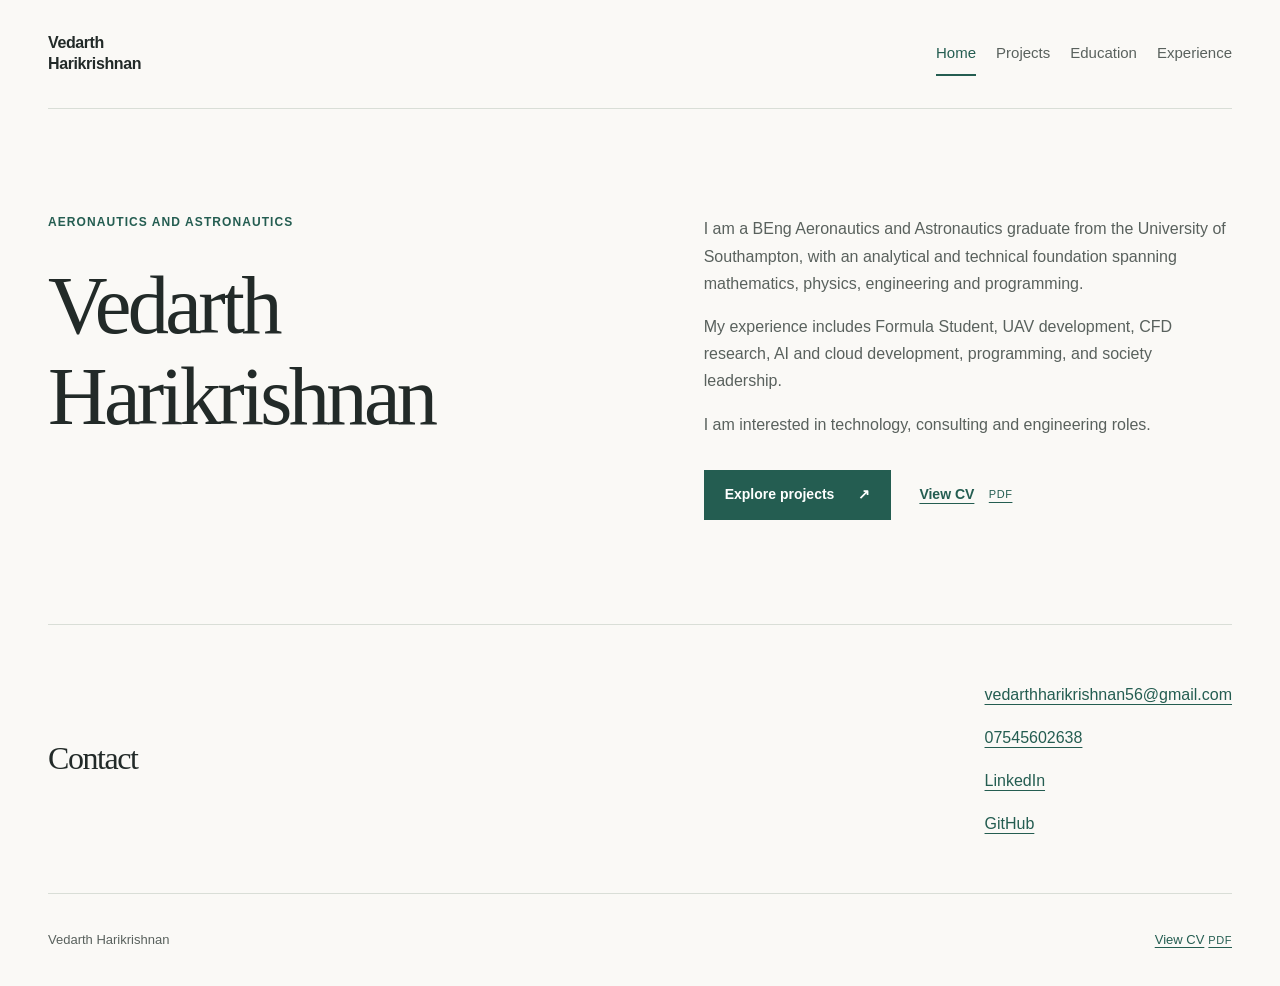
==== commit a047c374: "Update portfolio from CV7 and simplify website content" ====
--- a/portfolio/index.html
+++ b/portfolio/index.html
@@ -22,28 +22,29 @@
   <main id="main" class="container" tabindex="-1">
     <section class="hero" aria-labelledby="intro-title">
       <div class="hero-heading">
-        <p class="eyebrow">BEng Aeronautics and Astronautics graduate</p>
+        <p class="eyebrow">Aeronautics and Astronautics</p>
         <h1 id="intro-title">Vedarth<br> Harikrishnan</h1>
       </div>
       <div class="hero-copy">
         <p>I am a BEng Aeronautics and Astronautics graduate from the University of Southampton, with an analytical and technical foundation spanning mathematics, physics, engineering and programming.</p>
-        <p>My experience includes collaborative projects, computational modelling, problem-solving and team leadership through Formula Student, UAV development and society presidency.</p>
-        <p>I combine quantitative reasoning with communication and organisational skills, seeking to contribute to challenging problems across technology, consulting and engineering.</p>
+        <p>My experience includes Formula Student, UAV development, CFD research, AI and cloud development, programming, and society leadership.</p>
+        <p>I am interested in technology, consulting and engineering roles.</p>
         <div class="actions">
           <a class="button" href="projects.html">Explore projects <span aria-hidden="true">↗</span></a>
-          <a class="text-link" href="assets/cv/Vedarth_CV6.pdf">View CV <span class="link-note">PDF</span></a>
+          <a class="text-link" href="assets/cv/Vedarth_CV7.pdf">View CV <span class="link-note">PDF</span></a>
         </div>
       </div>
     </section>
     <section class="contact-strip" aria-labelledby="contact-title">
-      <div><p class="eyebrow">Contact</p><h2 id="contact-title">Get in touch</h2></div>
+      <div><h2 id="contact-title">Contact</h2></div>
       <div class="contact-links">
         <a href="mailto:vedarthharikrishnan56@gmail.com">vedarthharikrishnan56@gmail.com</a>
         <a href="tel:07545602638">07545602638</a>
-        <a href="https://github.com/DarthV22">GitHub — DarthV22</a>
+        <a href="https://www.linkedin.com/in/vedarthharikrishnan/">LinkedIn</a>
+        <a href="https://github.com/DarthV22">GitHub</a>
       </div>
     </section>
   </main>
-  <footer class="site-footer container"><p>Vedarth Harikrishnan</p><a href="assets/cv/Vedarth_CV6.pdf">View CV <span class="link-note">PDF</span></a></footer>
+  <footer class="site-footer container"><p>Vedarth Harikrishnan</p><a href="assets/cv/Vedarth_CV7.pdf">View CV <span class="link-note">PDF</span></a></footer>
 </body>
 </html>
--- a/portfolio/css/style.css
+++ b/portfolio/css/style.css
@@ -94,7 +94,7 @@
 .hero-heading .eyebrow { max-width: 27rem; margin-bottom: 1.75rem; }
 .hero h1 { font-size: clamp(3rem, 6.45vw, 5.8rem); }
 .hero-copy { padding-top: 0.15rem; color: var(--muted); }
-.hero-copy p + p, .prose p + p { margin-top: 1rem; }
+.hero-copy p + p { margin-top: 1rem; }
 .actions { display: flex; align-items: center; flex-wrap: wrap; gap: 1rem 1.75rem; margin-top: 2rem; }
 .button { display: inline-flex; min-height: 3rem; align-items: center; gap: 1.5rem; padding: 0.75rem 1.25rem; background: var(--accent); border: 1px solid var(--accent); color: white; font-size: 0.875rem; font-weight: 600; text-decoration: none; }
 .button:hover { background: var(--ink); border-color: var(--ink); }
@@ -103,10 +103,8 @@
 
 .section { padding-block: 3.5rem 4rem; border-top: 1px solid var(--line); }
 .section-heading { display: flex; justify-content: space-between; align-items: end; flex-wrap: wrap; gap: 1rem 2rem; margin-bottom: 2rem; }
-.section-heading .eyebrow { margin-bottom: 0.6rem; }
 
 .page-intro { padding-block: 5rem; }
-.page-intro > .eyebrow { margin-bottom: 1rem; }
 .page-intro > .intro-lead { margin-top: 1.5rem; }
 .intro-lead { max-width: 31rem; font-size: 1.35rem; line-height: 1.55; }
 .skills-grid { display: grid; grid-template-columns: repeat(2, minmax(0, 1fr)); gap: 2rem 4rem; }
@@ -125,16 +123,13 @@
 .qualifications > div:last-child { padding-bottom: 0; }
 
 .project-detail { display: grid; grid-template-columns: 0.8fr 1fr; gap: 4rem; padding-block: 3.5rem 4rem; border-top: 1px solid var(--line); scroll-margin-top: 2rem; }
-.project-number { margin-bottom: 1.75rem; color: var(--accent); font-family: var(--serif); font-size: 2rem; line-height: 1; }
 .project-detail h2 { max-width: 30rem; font-size: clamp(1.9rem, 3vw, 2.6rem); }
 .tags { display: flex; flex-wrap: wrap; gap: 0.5rem; margin-top: 1.5rem; padding: 0; list-style: none; }
 .tags li { margin: 0; padding: 0.25rem 0.65rem; background: var(--accent-soft); color: var(--accent); font-size: 0.75rem; }
 .detail-lead { margin-bottom: 2rem; font-size: 1.125rem; line-height: 1.7; }
-.project-detail-copy h3 { margin-bottom: 1rem; font-size: 0.875rem; }
 .project-detail-copy ul { color: var(--muted); }
 
 .contact-strip { display: flex; justify-content: space-between; align-items: center; flex-wrap: wrap; gap: 2rem; padding-block: 3rem; border-top: 1px solid var(--line); }
-.contact-strip .eyebrow { margin-bottom: 0.5rem; }
 .contact-strip h2 { font-size: 2rem; }
 .contact-links { display: flex; flex-direction: column; align-items: start; min-width: 0; }
 .contact-links a { display: inline-block; max-width: 100%; padding-block: 0.5rem; overflow-wrap: anywhere; }
